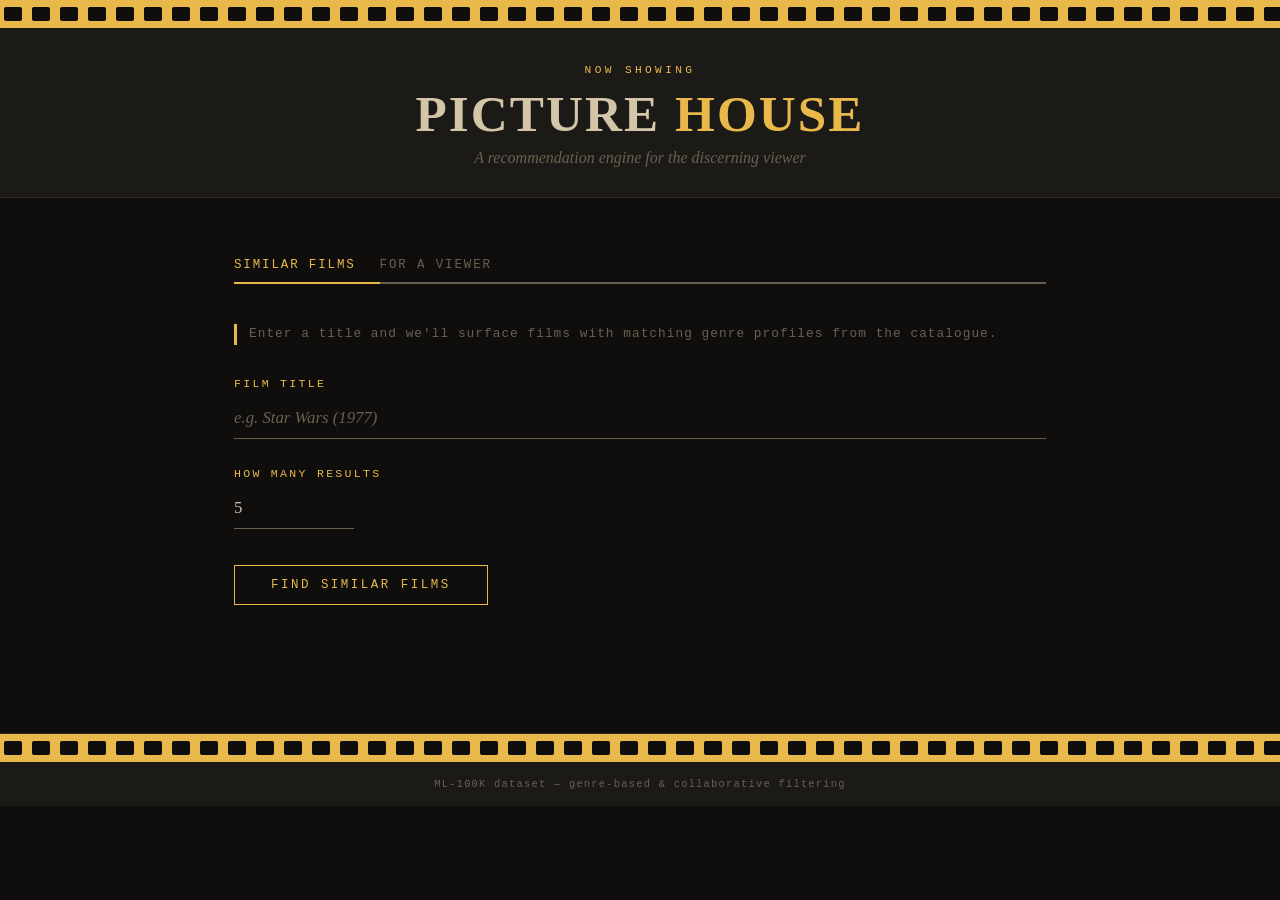
==== index.html @ 96cb597a "Add Movie Recommender System with Flask API and Frontend - Implemented a Flask API for movie recomme" ====
<!DOCTYPE html>
<html lang="en">
<head>
    <meta charset="UTF-8">
    <meta name="viewport" content="width=device-width, initial-scale=1.0">
    <title>Picture House — Movie Recommender</title>
    <link rel="stylesheet" href="style.css">
</head>
<body>

    <div class="filmstrip">
        <div class="filmstrip-holes" id="holes-top"></div>
    </div>

    <header>
        <p class="marquee-label">Now showing</p>
        <h1>Picture <span>House</span></h1>
        <p class="tagline">A recommendation engine for the discerning viewer</p>
    </header>

    <main>
        <div class="tab-bar">
            <button class="tab-btn active" data-tab="by-movie">Similar films</button>
            <button class="tab-btn" data-tab="by-user">For a viewer</button>
        </div>

        <!-- Tab 1: by movie -->
        <div id="by-movie" class="tab-panel active">
            <p class="section-intro">
                Enter a title and we'll surface films with matching genre profiles from the catalogue.
            </p>

            <div class="msg error" id="err-movie"></div>

            <div class="field">
                <label for="movie-title">Film title</label>
                <input type="text" id="movie-title" placeholder="e.g. Star Wars (1977)">
            </div>

            <div class="field">
                <label for="n-movie">How many results</label>
                <input type="number" id="n-movie" value="5" min="1" max="20">
            </div>

            <button class="submit-btn" id="btn-movie">Find similar films</button>

            <p class="msg loading" id="load-movie">Searching catalogue...</p>

            <div class="results" id="results-movie"></div>
        </div>

        <!-- Tab 2: by user -->
        <div id="by-user" class="tab-panel">
            <p class="section-intro">
                Enter a viewer ID (1–943) and we'll recommend films based on the tastes of similar viewers.
            </p>

            <div class="msg error" id="err-user"></div>

            <div class="field">
                <label for="user-id">Viewer ID</label>
                <input type="number" id="user-id" placeholder="e.g. 42" min="1" max="943">
            </div>

            <div class="field">
                <label for="n-user">How many results</label>
                <input type="number" id="n-user" value="5" min="1" max="20">
            </div>

            <button class="submit-btn" id="btn-user">Get recommendations</button>

            <p class="msg loading" id="load-user">Consulting the catalogue...</p>

            <div class="results" id="results-user"></div>
        </div>
    </main>

    <footer>
        <div class="filmstrip">
            <div class="filmstrip-holes" id="holes-bottom"></div>
        </div>
        <p>ML-100K dataset &mdash; genre-based &amp; collaborative filtering</p>
    </footer>

    <script src="main.js"></script>
</body>
</html>
---- style.css ----
* {
    margin: 0;
    padding: 0;
    box-sizing: border-box;
}

:root {
    --bg: #0f0e0d;
    --surface: #1c1a17;
    --gold: #e8b84b;
    --cream: #d4c5a9;
    --dim: #6b6050;
    --red: #b03a2e;
}

body {
    font-family: Georgia, 'Times New Roman', serif;
    background-color: var(--bg);
    color: var(--cream);
    min-height: 100vh;
}

/* ── Film strip ── */
.filmstrip {
    background: var(--gold);
    height: 28px;
    display: flex;
    align-items: center;
    padding: 0 4px;
    overflow: hidden;
}

.filmstrip-holes {
    display: flex;
    gap: 10px;
    width: 100%;
}

.hole {
    width: 18px;
    height: 14px;
    background: var(--bg);
    border-radius: 2px;
    flex-shrink: 0;
}

/* ── Header ── */
header {
    background: var(--surface);
    border-bottom: 1px solid #2e2a23;
    padding: 36px 40px 30px;
    text-align: center;
}

.marquee-label {
    font-family: 'Courier New', Courier, monospace;
    font-size: 0.7em;
    letter-spacing: 0.3em;
    color: var(--gold);
    text-transform: uppercase;
    margin-bottom: 12px;
}

h1 {
    font-size: 3.2em;
    font-weight: 700;
    letter-spacing: 0.04em;
    color: var(--cream);
    text-transform: uppercase;
    line-height: 1;
}

h1 span {
    color: var(--gold);
}

.tagline {
    margin-top: 10px;
    font-style: italic;
    color: var(--dim);
    font-size: 1em;
}

/* ── Main layout ── */
main {
    max-width: 860px;
    margin: 0 auto;
    padding: 50px 24px 80px;
}

/* ── Tabs ── */
.tab-bar {
    display: flex;
    border-bottom: 2px solid var(--dim);
    margin-bottom: 40px;
}

.tab-btn {
    font-family: 'Courier New', Courier, monospace;
    font-size: 0.78em;
    letter-spacing: 0.15em;
    text-transform: uppercase;
    color: var(--dim);
    background: none;
    border: none;
    border-bottom: 2px solid transparent;
    padding: 10px 24px 10px 0;
    cursor: pointer;
    margin-bottom: -2px;
    transition: color 0.2s;
}

.tab-btn.active {
    color: var(--gold);
    border-bottom-color: var(--gold);
}

.tab-btn:hover {
    color: var(--cream);
}

.tab-panel {
    display: none;
}

.tab-panel.active {
    display: block;
}

/* ── Section intro ── */
.section-intro {
    font-family: 'Courier New', Courier, monospace;
    font-size: 0.8em;
    color: var(--dim);
    letter-spacing: 0.08em;
    border-left: 3px solid var(--gold);
    padding-left: 12px;
    margin-bottom: 32px;
    line-height: 1.6;
}

/* ── Form ── */
.field {
    margin-bottom: 28px;
}

label {
    display: block;
    font-family: 'Courier New', Courier, monospace;
    font-size: 0.72em;
    letter-spacing: 0.2em;
    text-transform: uppercase;
    color: var(--gold);
    margin-bottom: 8px;
}

input[type="text"],
input[type="number"] {
    width: 100%;
    background: transparent;
    border: none;
    border-bottom: 1px solid var(--dim);
    padding: 10px 0;
    color: var(--cream);
    font-family: Georgia, serif;
    font-size: 1.05em;
    outline: none;
    transition: border-color 0.2s;
}

input[type="text"]:focus,
input[type="number"]:focus {
    border-bottom-color: var(--gold);
}

input[type="text"]::placeholder {
    color: var(--dim);
    font-style: italic;
}

input[type="number"] {
    max-width: 120px;
}

/* ── Submit button ── */
.submit-btn {
    margin-top: 8px;
    background: none;
    border: 1px solid var(--gold);
    color: var(--gold);
    font-family: 'Courier New', Courier, monospace;
    font-size: 0.78em;
    letter-spacing: 0.2em;
    text-transform: uppercase;
    padding: 12px 36px;
    cursor: pointer;
    transition: background 0.2s, color 0.2s;
    width: auto;
}

.submit-btn:hover {
    background: var(--gold);
    color: var(--bg);
}

/* ── Messages ── */
.msg {
    font-family: 'Courier New', Courier, monospace;
    font-size: 0.8em;
    letter-spacing: 0.05em;
    margin-top: 20px;
    padding: 12px 16px;
    display: none;
}

.msg.error {
    border-left: 3px solid var(--red);
    color: #e07060;
}

.msg.loading {
    color: var(--dim);
    display: none;
}

/* ── Results ── */
.results {
    margin-top: 48px;
}

.results-heading {
    font-family: 'Courier New', Courier, monospace;
    font-size: 0.68em;
    letter-spacing: 0.25em;
    text-transform: uppercase;
    color: var(--dim);
    margin-bottom: 20px;
    padding-bottom: 8px;
    border-bottom: 1px solid #2e2a23;
}

.result-item {
    display: flex;
    align-items: baseline;
    gap: 16px;
    padding: 14px 0;
    border-bottom: 1px solid #2a261f;
}

.result-num {
    font-family: 'Courier New', Courier, monospace;
    font-size: 0.72em;
    color: var(--gold);
    min-width: 24px;
    flex-shrink: 0;
}

.result-title {
    font-size: 1em;
    color: var(--cream);
    flex: 1;
}

.result-score {
    font-family: 'Courier New', Courier, monospace;
    font-size: 0.7em;
    color: var(--dim);
    flex-shrink: 0;
}

/* ── Footer ── */
footer {
    background: var(--surface);
    border-top: 1px solid #2e2a23;
}

footer p {
    text-align: center;
    font-family: 'Courier New', Courier, monospace;
    font-size: 0.65em;
    letter-spacing: 0.12em;
    color: var(--dim);
    padding: 16px;
}
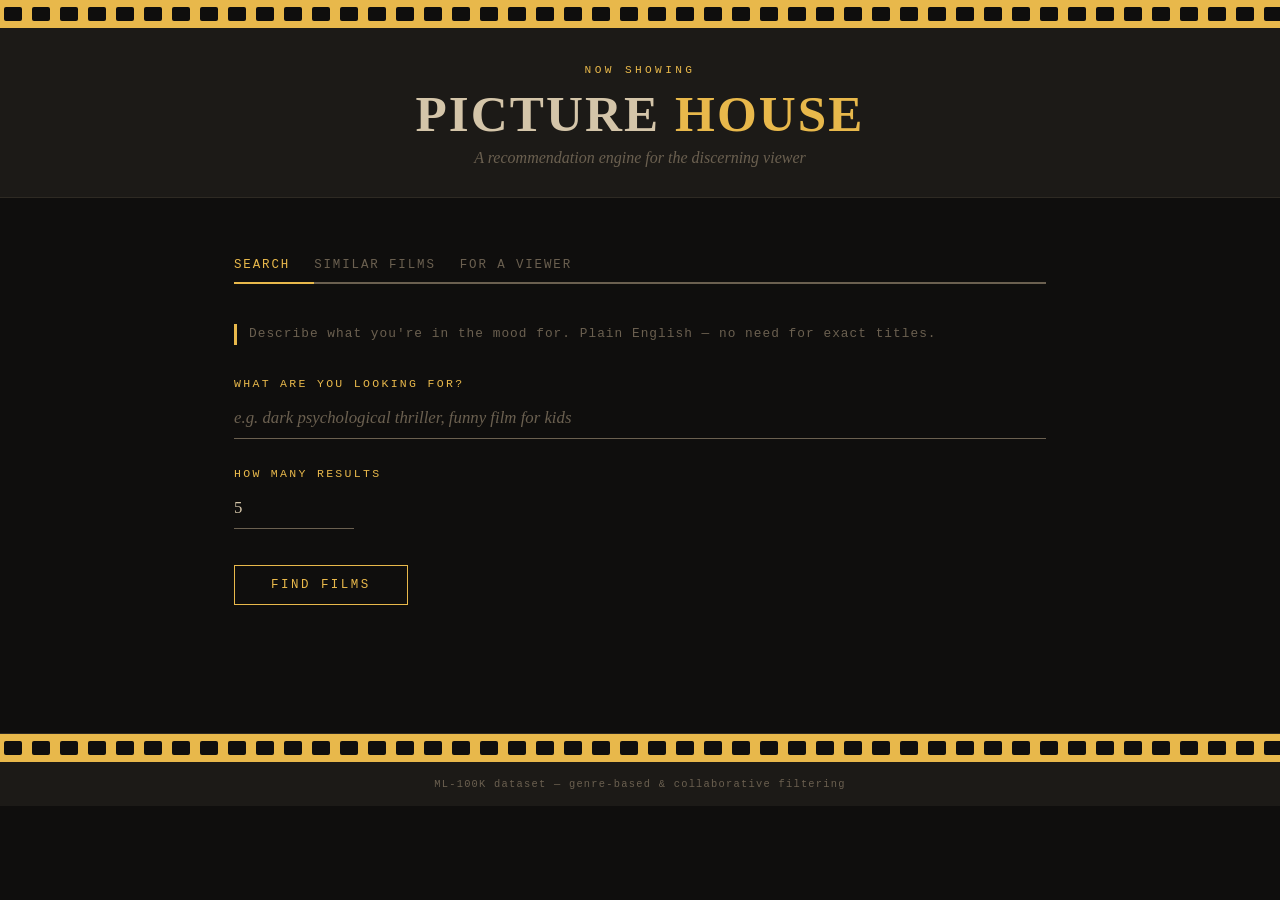
==== commit 63398bc6: "Implement semantic search feature with UI enhancements, using a model from hugging face" ====
--- a/index.html
+++ b/index.html
@@ -20,12 +20,38 @@
 
     <main>
         <div class="tab-bar">
-            <button class="tab-btn active" data-tab="by-movie">Similar films</button>
+            <button class="tab-btn active" data-tab="by-search">Search</button>
+            <button class="tab-btn" data-tab="by-movie">Similar films</button>
             <button class="tab-btn" data-tab="by-user">For a viewer</button>
         </div>
 
+        <!-- Tab 0: semantic search -->
+        <div id="by-search" class="tab-panel active">
+            <p class="section-intro">
+                Describe what you're in the mood for. Plain English — no need for exact titles.
+            </p>
+
+            <div class="msg error" id="err-search"></div>
+
+            <div class="field">
+                <label for="search-query">What are you looking for?</label>
+                <input type="text" id="search-query" placeholder="e.g. dark psychological thriller, funny film for kids">
+            </div>
+
+            <div class="field">
+                <label for="n-search">How many results</label>
+                <input type="number" id="n-search" value="5" min="1" max="20">
+            </div>
+
+            <button class="submit-btn" id="btn-search">Find films</button>
+
+            <p class="msg loading" id="load-search">Searching...</p>
+
+            <div class="results" id="results-search"></div>
+        </div>
+
         <!-- Tab 1: by movie -->
-        <div id="by-movie" class="tab-panel active">
+        <div id="by-movie" class="tab-panel">
             <p class="section-intro">
                 Enter a title and we'll surface films with matching genre profiles from the catalogue.
             </p>
--- a/style.css
+++ b/style.css
@@ -234,38 +234,78 @@
     letter-spacing: 0.25em;
     text-transform: uppercase;
     color: var(--dim);
-    margin-bottom: 20px;
+    margin-bottom: 24px;
     padding-bottom: 8px;
     border-bottom: 1px solid #2e2a23;
 }
 
-.result-item {
-    display: flex;
-    align-items: baseline;
-    gap: 16px;
-    padding: 14px 0;
-    border-bottom: 1px solid #2a261f;
-}
-
-.result-num {
-    font-family: 'Courier New', Courier, monospace;
-    font-size: 0.72em;
-    color: var(--gold);
-    min-width: 24px;
-    flex-shrink: 0;
-}
-
-.result-title {
-    font-size: 1em;
-    color: var(--cream);
-    flex: 1;
-}
-
-.result-score {
-    font-family: 'Courier New', Courier, monospace;
-    font-size: 0.7em;
-    color: var(--dim);
-    flex-shrink: 0;
+/* Poster card grid */
+.cards {
+    display: grid;
+    grid-template-columns: repeat(auto-fill, minmax(150px, 1fr));
+    gap: 24px;
+}
+
+.card {
+    display: flex;
+    flex-direction: column;
+}
+
+.card-poster {
+    width: 100%;
+    aspect-ratio: 2/3;
+    object-fit: cover;
+    background: #2a261f;
+    display: block;
+}
+
+.card-poster-placeholder {
+    width: 100%;
+    aspect-ratio: 2/3;
+    background: #2a261f;
+    display: flex;
+    align-items: center;
+    justify-content: center;
+    font-family: 'Courier New', Courier, monospace;
+    font-size: 0.65em;
+    color: var(--dim);
+    text-align: center;
+    padding: 8px;
+}
+
+.card-body {
+    padding: 10px 0 0;
+}
+
+.card-num {
+    font-family: 'Courier New', Courier, monospace;
+    font-size: 0.65em;
+    color: var(--gold);
+    margin-bottom: 4px;
+}
+
+.card-title {
+    font-size: 0.88em;
+    color: var(--cream);
+    line-height: 1.3;
+    margin-bottom: 4px;
+}
+
+.card-score {
+    font-family: 'Courier New', Courier, monospace;
+    font-size: 0.68em;
+    color: var(--dim);
+}
+
+.card-overview {
+    font-size: 0.75em;
+    color: var(--dim);
+    line-height: 1.5;
+    margin-top: 6px;
+    display: -webkit-box;
+    -webkit-line-clamp: 3;
+    -webkit-box-orient: vertical;
+    overflow: hidden;
 }
 
 /* ── Footer ── */
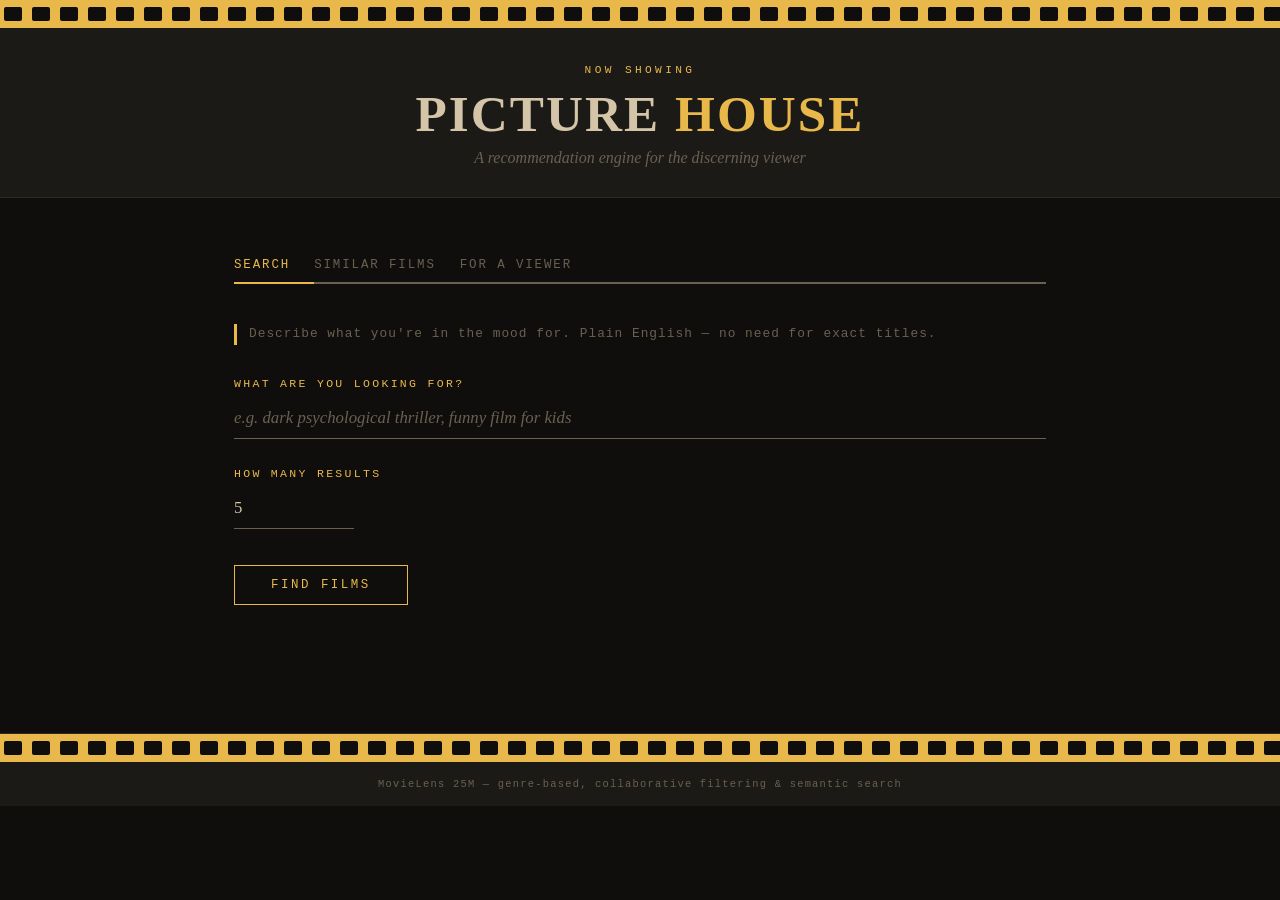
==== commit fed23094: "Update project to use MovieLens 25M dataset - Changed dataset references in README.md to reflect the" ====
--- a/index.html
+++ b/index.html
@@ -105,7 +105,7 @@
         <div class="filmstrip">
             <div class="filmstrip-holes" id="holes-bottom"></div>
         </div>
-        <p>ML-100K dataset &mdash; genre-based &amp; collaborative filtering</p>
+        <p>MovieLens 25M &mdash; genre-based, collaborative filtering &amp; semantic search</p>
     </footer>
 
     <script src="main.js"></script>
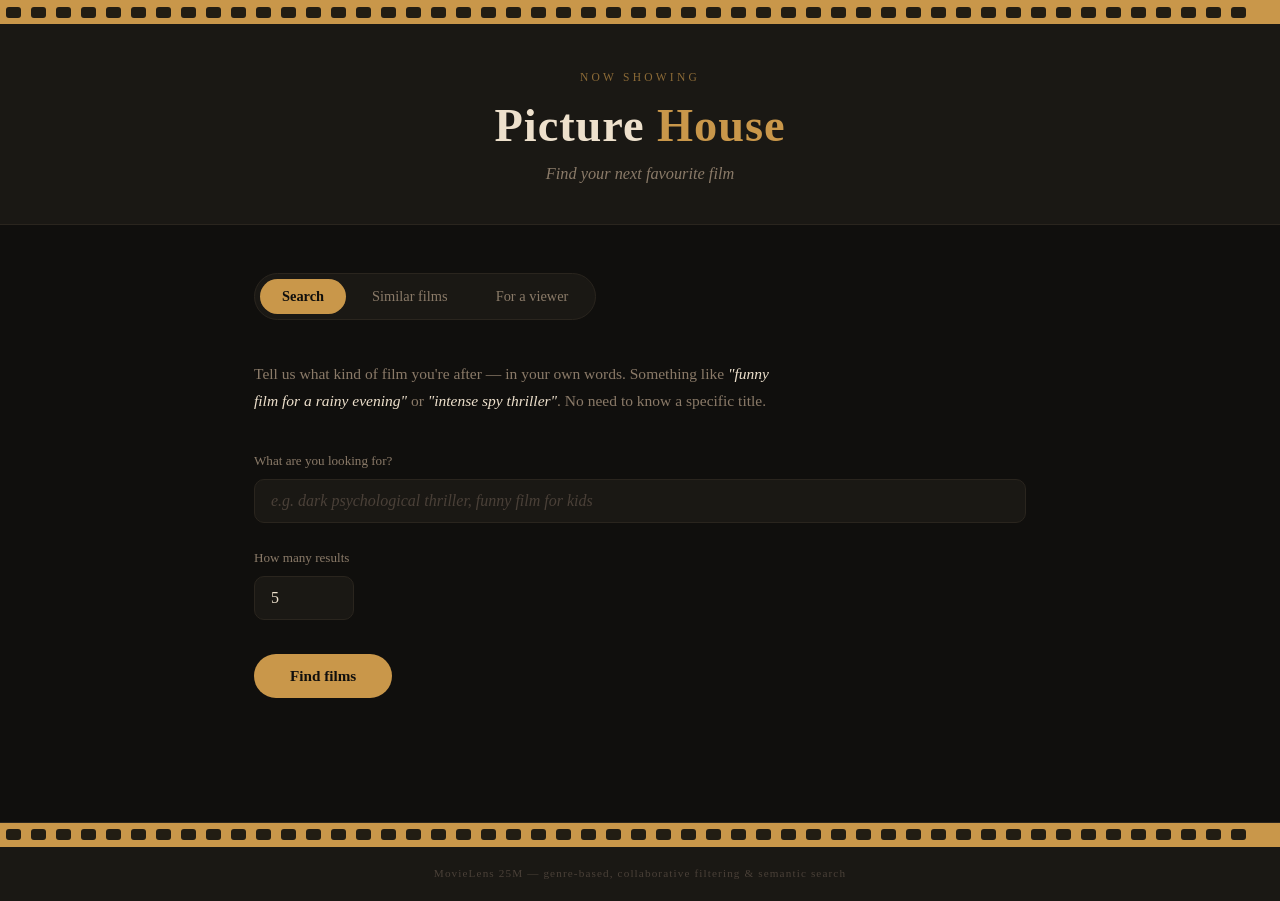
==== commit fdc35630: "add deployment config and cache files" ====
--- a/index.html
+++ b/index.html
@@ -15,7 +15,7 @@
     <header>
         <p class="marquee-label">Now showing</p>
         <h1>Picture <span>House</span></h1>
-        <p class="tagline">A recommendation engine for the discerning viewer</p>
+        <p class="tagline">Find your next favourite film</p>
     </header>
 
     <main>
@@ -28,7 +28,7 @@
         <!-- Tab 0: semantic search -->
         <div id="by-search" class="tab-panel active">
             <p class="section-intro">
-                Describe what you're in the mood for. Plain English — no need for exact titles.
+                Tell us what kind of film you're after — in your own words. Something like <em>"funny film for a rainy evening"</em> or <em>"intense spy thriller"</em>. No need to know a specific title.
             </p>
 
             <div class="msg error" id="err-search"></div>
@@ -53,14 +53,15 @@
         <!-- Tab 1: by movie -->
         <div id="by-movie" class="tab-panel">
             <p class="section-intro">
-                Enter a title and we'll surface films with matching genre profiles from the catalogue.
+                Already enjoyed a film and want more like it? Enter its title and we'll find movies that share the same genres. Start typing and select from the suggestions.
             </p>
 
             <div class="msg error" id="err-movie"></div>
 
             <div class="field">
                 <label for="movie-title">Film title</label>
-                <input type="text" id="movie-title" placeholder="e.g. Star Wars (1977)">
+                <input type="text" id="movie-title" list="movie-suggestions" placeholder="e.g. Star Wars: Episode IV - A New Hope (1977)" autocomplete="off">
+                <datalist id="movie-suggestions"></datalist>
             </div>
 
             <div class="field">
@@ -78,14 +79,15 @@
         <!-- Tab 2: by user -->
         <div id="by-user" class="tab-panel">
             <p class="section-intro">
-                Enter a viewer ID (1–943) and we'll recommend films based on the tastes of similar viewers.
+                Enter a viewer ID from the MovieLens dataset and we'll recommend films based on what similar viewers rated highly — films you haven't seen but are likely to enjoy. Use one of the example IDs below to try it out.
             </p>
 
             <div class="msg error" id="err-user"></div>
 
             <div class="field">
                 <label for="user-id">Viewer ID</label>
-                <input type="number" id="user-id" placeholder="e.g. 42" min="1" max="943">
+                <input type="number" id="user-id" placeholder="e.g. 72315" min="1" max="162541">
+                <p class="field-hint" id="sample-users-hint">Loading example IDs&hellip;</p>
             </div>
 
             <div class="field">
--- a/style.css
+++ b/style.css
@@ -5,28 +5,34 @@
 }
 
 :root {
-    --bg: #0f0e0d;
-    --surface: #1c1a17;
-    --gold: #e8b84b;
-    --cream: #d4c5a9;
-    --dim: #6b6050;
-    --red: #b03a2e;
+    --bg:           #100f0d;
+    --surface:      #1a1814;
+    --surface-up:   #221f1a;
+    --gold:         #c9974a;
+    --gold-light:   #ddb870;
+    --cream:        #ede0cc;
+    --muted:        #8a7a68;
+    --dim:          #4a4038;
+    --red:          #a83c3c;
+    --border:       #2a251e;
+    --radius:       10px;
 }
 
 body {
     font-family: Georgia, 'Times New Roman', serif;
-    background-color: var(--bg);
+    background: var(--bg);
     color: var(--cream);
     min-height: 100vh;
+    line-height: 1.6;
 }
 
 /* ── Film strip ── */
 .filmstrip {
     background: var(--gold);
-    height: 28px;
+    height: 24px;
     display: flex;
     align-items: center;
-    padding: 0 4px;
+    padding: 0 6px;
     overflow: hidden;
 }
 
@@ -37,37 +43,37 @@
 }
 
 .hole {
-    width: 18px;
-    height: 14px;
+    width: 15px;
+    height: 11px;
     background: var(--bg);
-    border-radius: 2px;
+    border-radius: 3px;
     flex-shrink: 0;
+    opacity: 0.9;
 }
 
 /* ── Header ── */
 header {
     background: var(--surface);
-    border-bottom: 1px solid #2e2a23;
-    padding: 36px 40px 30px;
+    border-bottom: 1px solid var(--border);
+    padding: 44px 40px 36px;
     text-align: center;
 }
 
 .marquee-label {
-    font-family: 'Courier New', Courier, monospace;
-    font-size: 0.7em;
-    letter-spacing: 0.3em;
+    font-size: 0.72em;
+    letter-spacing: 0.28em;
     color: var(--gold);
     text-transform: uppercase;
-    margin-bottom: 12px;
+    margin-bottom: 14px;
+    opacity: 0.65;
 }
 
 h1 {
-    font-size: 3.2em;
+    font-size: 2.9em;
     font-weight: 700;
-    letter-spacing: 0.04em;
-    color: var(--cream);
-    text-transform: uppercase;
-    line-height: 1;
+    letter-spacing: 0.02em;
+    color: var(--cream);
+    line-height: 1.1;
 }
 
 h1 span {
@@ -77,46 +83,50 @@
 .tagline {
     margin-top: 10px;
     font-style: italic;
-    color: var(--dim);
-    font-size: 1em;
+    color: var(--muted);
+    font-size: 1.02em;
 }
 
 /* ── Main layout ── */
 main {
-    max-width: 860px;
+    max-width: 820px;
     margin: 0 auto;
-    padding: 50px 24px 80px;
+    padding: 48px 24px 80px;
 }
 
 /* ── Tabs ── */
 .tab-bar {
-    display: flex;
-    border-bottom: 2px solid var(--dim);
+    display: inline-flex;
+    gap: 4px;
     margin-bottom: 40px;
+    background: var(--surface);
+    border: 1px solid var(--border);
+    padding: 5px;
+    border-radius: 50px;
 }
 
 .tab-btn {
-    font-family: 'Courier New', Courier, monospace;
-    font-size: 0.78em;
-    letter-spacing: 0.15em;
-    text-transform: uppercase;
-    color: var(--dim);
+    font-family: Georgia, serif;
+    font-size: 0.9em;
+    color: var(--muted);
     background: none;
     border: none;
-    border-bottom: 2px solid transparent;
-    padding: 10px 24px 10px 0;
+    border-radius: 50px;
+    padding: 9px 22px;
     cursor: pointer;
-    margin-bottom: -2px;
-    transition: color 0.2s;
+    transition: background 0.2s, color 0.15s;
+    white-space: nowrap;
 }
 
 .tab-btn.active {
-    color: var(--gold);
-    border-bottom-color: var(--gold);
-}
-
-.tab-btn:hover {
-    color: var(--cream);
+    background: var(--gold);
+    color: var(--bg);
+    font-weight: bold;
+}
+
+.tab-btn:hover:not(.active) {
+    color: var(--cream);
+    background: var(--surface-up);
 }
 
 .tab-panel {
@@ -129,48 +139,49 @@
 
 /* ── Section intro ── */
 .section-intro {
-    font-family: 'Courier New', Courier, monospace;
-    font-size: 0.8em;
-    color: var(--dim);
-    letter-spacing: 0.08em;
-    border-left: 3px solid var(--gold);
-    padding-left: 12px;
-    margin-bottom: 32px;
-    line-height: 1.6;
+    font-size: 0.97em;
+    color: var(--muted);
+    line-height: 1.75;
+    margin-bottom: 36px;
+    max-width: 540px;
+}
+
+.section-intro em {
+    color: var(--cream);
+    font-style: italic;
 }
 
 /* ── Form ── */
 .field {
-    margin-bottom: 28px;
+    margin-bottom: 24px;
 }
 
 label {
     display: block;
-    font-family: 'Courier New', Courier, monospace;
-    font-size: 0.72em;
-    letter-spacing: 0.2em;
-    text-transform: uppercase;
-    color: var(--gold);
+    font-size: 0.82em;
+    color: var(--muted);
     margin-bottom: 8px;
 }
 
 input[type="text"],
 input[type="number"] {
     width: 100%;
-    background: transparent;
-    border: none;
-    border-bottom: 1px solid var(--dim);
-    padding: 10px 0;
+    background: var(--surface);
+    border: 1px solid var(--border);
+    border-radius: var(--radius);
+    padding: 12px 16px;
     color: var(--cream);
     font-family: Georgia, serif;
-    font-size: 1.05em;
+    font-size: 1em;
     outline: none;
-    transition: border-color 0.2s;
+    transition: border-color 0.2s, background 0.2s;
+    -webkit-appearance: none;
 }
 
 input[type="text"]:focus,
 input[type="number"]:focus {
-    border-bottom-color: var(--gold);
+    border-color: var(--gold);
+    background: var(--surface-up);
 }
 
 input[type="text"]::placeholder {
@@ -179,131 +190,199 @@
 }
 
 input[type="number"] {
-    max-width: 120px;
+    max-width: 100px;
+}
+
+/* ── Field hint & chips ── */
+.field-hint {
+    font-size: 0.78em;
+    color: var(--dim);
+    margin-top: 10px;
+    line-height: 2;
+}
+
+.id-chip {
+    font-family: Georgia, serif;
+    font-size: 0.88em;
+    background: var(--surface);
+    border: 1px solid var(--border);
+    color: var(--muted);
+    padding: 3px 13px;
+    margin: 2px 4px 2px 0;
+    cursor: pointer;
+    border-radius: 50px;
+    transition: border-color 0.15s, color 0.15s;
+}
+
+.id-chip:hover {
+    border-color: var(--gold);
+    color: var(--gold);
 }
 
 /* ── Submit button ── */
 .submit-btn {
-    margin-top: 8px;
-    background: none;
-    border: 1px solid var(--gold);
-    color: var(--gold);
-    font-family: 'Courier New', Courier, monospace;
-    font-size: 0.78em;
+    margin-top: 10px;
+    background: var(--gold);
+    border: none;
+    color: var(--bg);
+    font-family: Georgia, serif;
+    font-size: 0.95em;
+    font-weight: bold;
+    padding: 13px 36px;
+    border-radius: 50px;
+    cursor: pointer;
+    transition: background 0.2s, transform 0.1s;
+}
+
+.submit-btn:hover {
+    background: var(--gold-light);
+}
+
+.submit-btn:active {
+    transform: scale(0.97);
+}
+
+/* ── Messages ── */
+.msg {
+    font-size: 0.85em;
+    margin-top: 16px;
+    padding: 12px 16px;
+    border-radius: var(--radius);
+    display: none;
+    line-height: 1.5;
+}
+
+.msg.error {
+    background: rgba(168, 60, 60, 0.1);
+    border: 1px solid rgba(168, 60, 60, 0.3);
+    color: #d47070;
+}
+
+.msg.loading {
+    color: var(--muted);
+    background: var(--surface);
+    border: 1px solid var(--border);
+    display: none;
+}
+
+/* ── Results ── */
+.results {
+    margin-top: 44px;
+}
+
+.results-heading {
+    font-size: 0.7em;
     letter-spacing: 0.2em;
     text-transform: uppercase;
-    padding: 12px 36px;
-    cursor: pointer;
-    transition: background 0.2s, color 0.2s;
-    width: auto;
-}
-
-.submit-btn:hover {
-    background: var(--gold);
-    color: var(--bg);
-}
-
-/* ── Messages ── */
-.msg {
-    font-family: 'Courier New', Courier, monospace;
-    font-size: 0.8em;
-    letter-spacing: 0.05em;
-    margin-top: 20px;
-    padding: 12px 16px;
-    display: none;
-}
-
-.msg.error {
-    border-left: 3px solid var(--red);
-    color: #e07060;
-}
-
-.msg.loading {
     color: var(--dim);
-    display: none;
-}
-
-/* ── Results ── */
-.results {
-    margin-top: 48px;
-}
-
-.results-heading {
-    font-family: 'Courier New', Courier, monospace;
-    font-size: 0.68em;
-    letter-spacing: 0.25em;
-    text-transform: uppercase;
-    color: var(--dim);
-    margin-bottom: 24px;
-    padding-bottom: 8px;
-    border-bottom: 1px solid #2e2a23;
-}
-
-/* Poster card grid */
+    margin-bottom: 20px;
+    padding-bottom: 10px;
+    border-bottom: 1px solid var(--border);
+}
+
+/* ── Cards ── */
 .cards {
-    display: grid;
-    grid-template-columns: repeat(auto-fill, minmax(150px, 1fr));
-    gap: 24px;
+    display: flex;
+    flex-direction: column;
+    gap: 10px;
 }
 
 .card {
     display: flex;
-    flex-direction: column;
+    flex-direction: row;
+    gap: 18px;
+    padding: 18px;
+    border-radius: var(--radius);
+    background: var(--surface);
+    border: 1px solid var(--border);
+    transition: border-color 0.2s, background 0.2s;
+}
+
+.card:hover {
+    border-color: var(--dim);
+    background: var(--surface-up);
 }
 
 .card-poster {
-    width: 100%;
+    width: 76px;
+    flex-shrink: 0;
     aspect-ratio: 2/3;
     object-fit: cover;
-    background: #2a261f;
     display: block;
+    align-self: flex-start;
+    border-radius: 6px;
+    background: var(--surface-up);
 }
 
 .card-poster-placeholder {
-    width: 100%;
+    width: 76px;
+    flex-shrink: 0;
     aspect-ratio: 2/3;
-    background: #2a261f;
+    background: var(--surface-up);
+    border: 1px solid var(--border);
+    border-radius: 6px;
     display: flex;
     align-items: center;
     justify-content: center;
-    font-family: 'Courier New', Courier, monospace;
-    font-size: 0.65em;
+    font-size: 0.62em;
     color: var(--dim);
     text-align: center;
-    padding: 8px;
+    text-transform: uppercase;
+    letter-spacing: 0.05em;
+    align-self: flex-start;
 }
 
 .card-body {
-    padding: 10px 0 0;
+    flex: 1;
+    min-width: 0;
+    padding-top: 2px;
 }
 
 .card-num {
-    font-family: 'Courier New', Courier, monospace;
-    font-size: 0.65em;
+    font-size: 0.64em;
     color: var(--gold);
-    margin-bottom: 4px;
+    margin-bottom: 5px;
+    letter-spacing: 0.06em;
+    font-variant-numeric: tabular-nums;
 }
 
 .card-title {
-    font-size: 0.88em;
+    font-size: 1.02em;
+    font-weight: bold;
     color: var(--cream);
     line-height: 1.3;
-    margin-bottom: 4px;
+    margin-bottom: 9px;
+}
+
+.card-genres {
+    display: flex;
+    flex-wrap: wrap;
+    gap: 5px;
+    margin-bottom: 9px;
+}
+
+.genre-badge {
+    font-size: 0.7em;
+    color: var(--gold);
+    background: rgba(201, 151, 74, 0.1);
+    border: 1px solid rgba(201, 151, 74, 0.22);
+    padding: 3px 10px;
+    border-radius: 20px;
+    letter-spacing: 0.01em;
 }
 
 .card-score {
-    font-family: 'Courier New', Courier, monospace;
-    font-size: 0.68em;
-    color: var(--dim);
+    font-size: 0.78em;
+    color: var(--muted);
+    margin-bottom: 9px;
 }
 
 .card-overview {
-    font-size: 0.75em;
-    color: var(--dim);
-    line-height: 1.5;
-    margin-top: 6px;
+    font-size: 0.84em;
+    color: var(--muted);
+    line-height: 1.65;
     display: -webkit-box;
-    -webkit-line-clamp: 3;
+    -webkit-line-clamp: 4;
     -webkit-box-orient: vertical;
     overflow: hidden;
 }
@@ -311,14 +390,13 @@
 /* ── Footer ── */
 footer {
     background: var(--surface);
-    border-top: 1px solid #2e2a23;
+    border-top: 1px solid var(--border);
 }
 
 footer p {
     text-align: center;
-    font-family: 'Courier New', Courier, monospace;
-    font-size: 0.65em;
-    letter-spacing: 0.12em;
+    font-size: 0.7em;
+    letter-spacing: 0.1em;
     color: var(--dim);
-    padding: 16px;
-}
+    padding: 18px;
+}
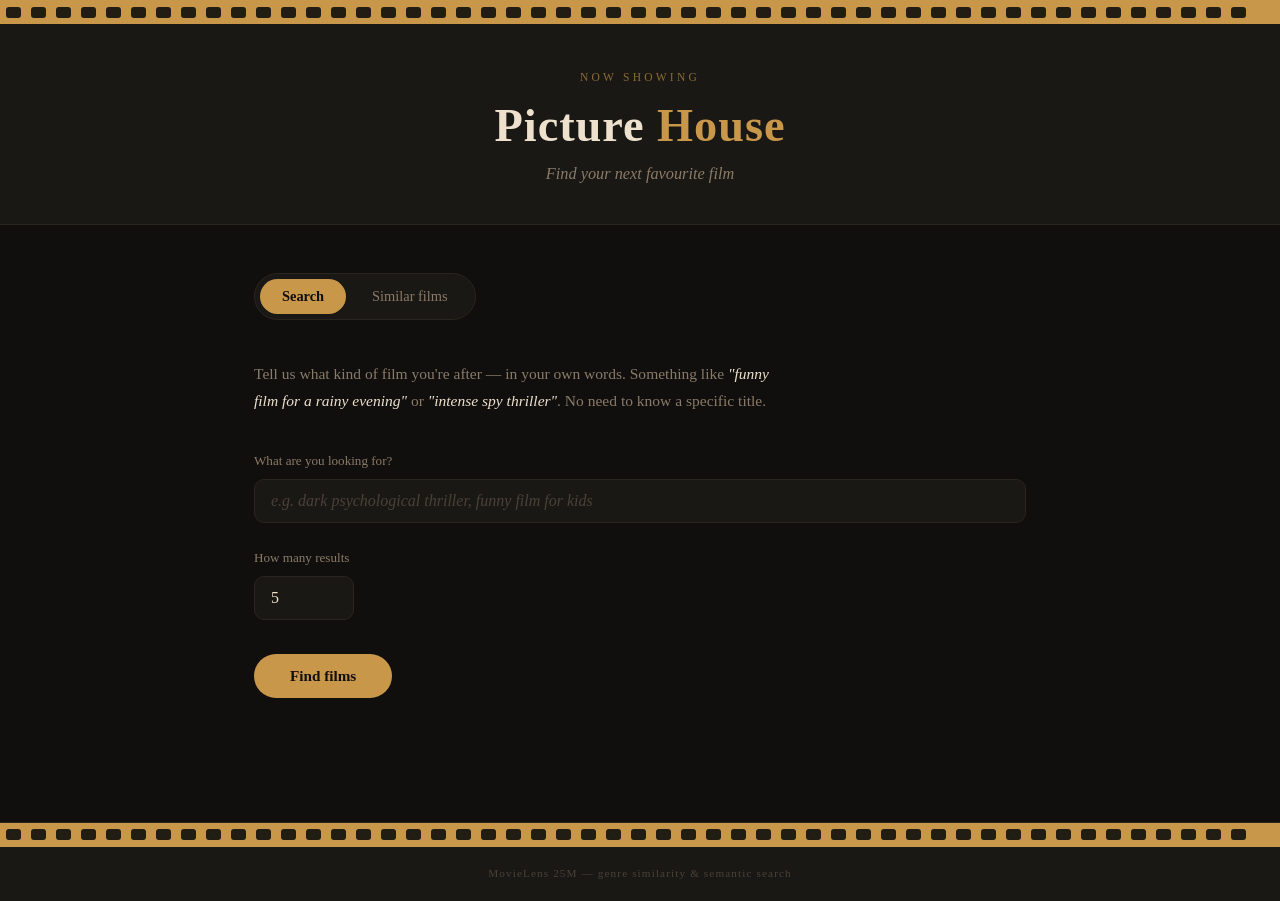
==== commit 42e58fbf: "simplify app for deployment" ====
--- a/index.html
+++ b/index.html
@@ -22,7 +22,6 @@
         <div class="tab-bar">
             <button class="tab-btn active" data-tab="by-search">Search</button>
             <button class="tab-btn" data-tab="by-movie">Similar films</button>
-            <button class="tab-btn" data-tab="by-user">For a viewer</button>
         </div>
 
         <!-- Tab 0: semantic search -->
@@ -76,38 +75,13 @@
             <div class="results" id="results-movie"></div>
         </div>
 
-        <!-- Tab 2: by user -->
-        <div id="by-user" class="tab-panel">
-            <p class="section-intro">
-                Enter a viewer ID from the MovieLens dataset and we'll recommend films based on what similar viewers rated highly — films you haven't seen but are likely to enjoy. Use one of the example IDs below to try it out.
-            </p>
-
-            <div class="msg error" id="err-user"></div>
-
-            <div class="field">
-                <label for="user-id">Viewer ID</label>
-                <input type="number" id="user-id" placeholder="e.g. 72315" min="1" max="162541">
-                <p class="field-hint" id="sample-users-hint">Loading example IDs&hellip;</p>
-            </div>
-
-            <div class="field">
-                <label for="n-user">How many results</label>
-                <input type="number" id="n-user" value="5" min="1" max="20">
-            </div>
-
-            <button class="submit-btn" id="btn-user">Get recommendations</button>
-
-            <p class="msg loading" id="load-user">Consulting the catalogue...</p>
-
-            <div class="results" id="results-user"></div>
-        </div>
     </main>
 
     <footer>
         <div class="filmstrip">
             <div class="filmstrip-holes" id="holes-bottom"></div>
         </div>
-        <p>MovieLens 25M &mdash; genre-based, collaborative filtering &amp; semantic search</p>
+        <p>MovieLens 25M &mdash; genre similarity &amp; semantic search</p>
     </footer>
 
     <script src="main.js"></script>
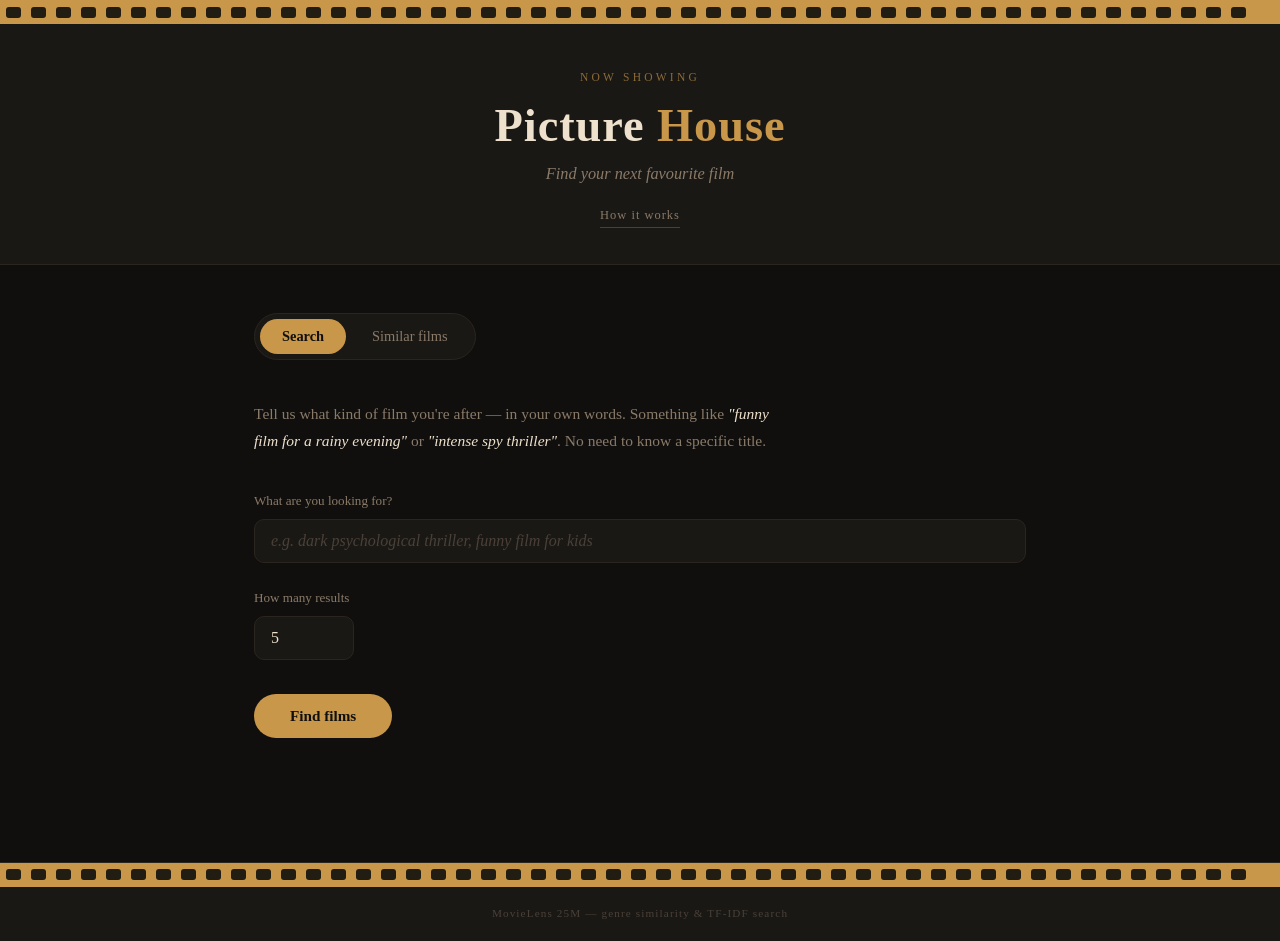
==== commit 30387d2d: "replace sentence-transformers with TF-IDF to fix OOM on railway" ====
--- a/index.html
+++ b/index.html
@@ -16,6 +16,7 @@
         <p class="marquee-label">Now showing</p>
         <h1>Picture <span>House</span></h1>
         <p class="tagline">Find your next favourite film</p>
+        <a href="/about.html" class="about-link">How it works</a>
     </header>
 
     <main>
@@ -81,7 +82,7 @@
         <div class="filmstrip">
             <div class="filmstrip-holes" id="holes-bottom"></div>
         </div>
-        <p>MovieLens 25M &mdash; genre similarity &amp; semantic search</p>
+        <p>MovieLens 25M &mdash; genre similarity &amp; TF-IDF search</p>
     </footer>
 
     <script src="main.js"></script>
--- a/style.css
+++ b/style.css
@@ -85,6 +85,23 @@
     font-style: italic;
     color: var(--muted);
     font-size: 1.02em;
+}
+
+.about-link {
+    display: inline-block;
+    margin-top: 18px;
+    font-size: 0.78em;
+    letter-spacing: 0.08em;
+    color: var(--muted);
+    text-decoration: none;
+    border-bottom: 1px solid var(--dim);
+    padding-bottom: 1px;
+    transition: color 0.15s, border-color 0.15s;
+}
+
+.about-link:hover {
+    color: var(--gold);
+    border-color: var(--gold);
 }
 
 /* ── Main layout ── */
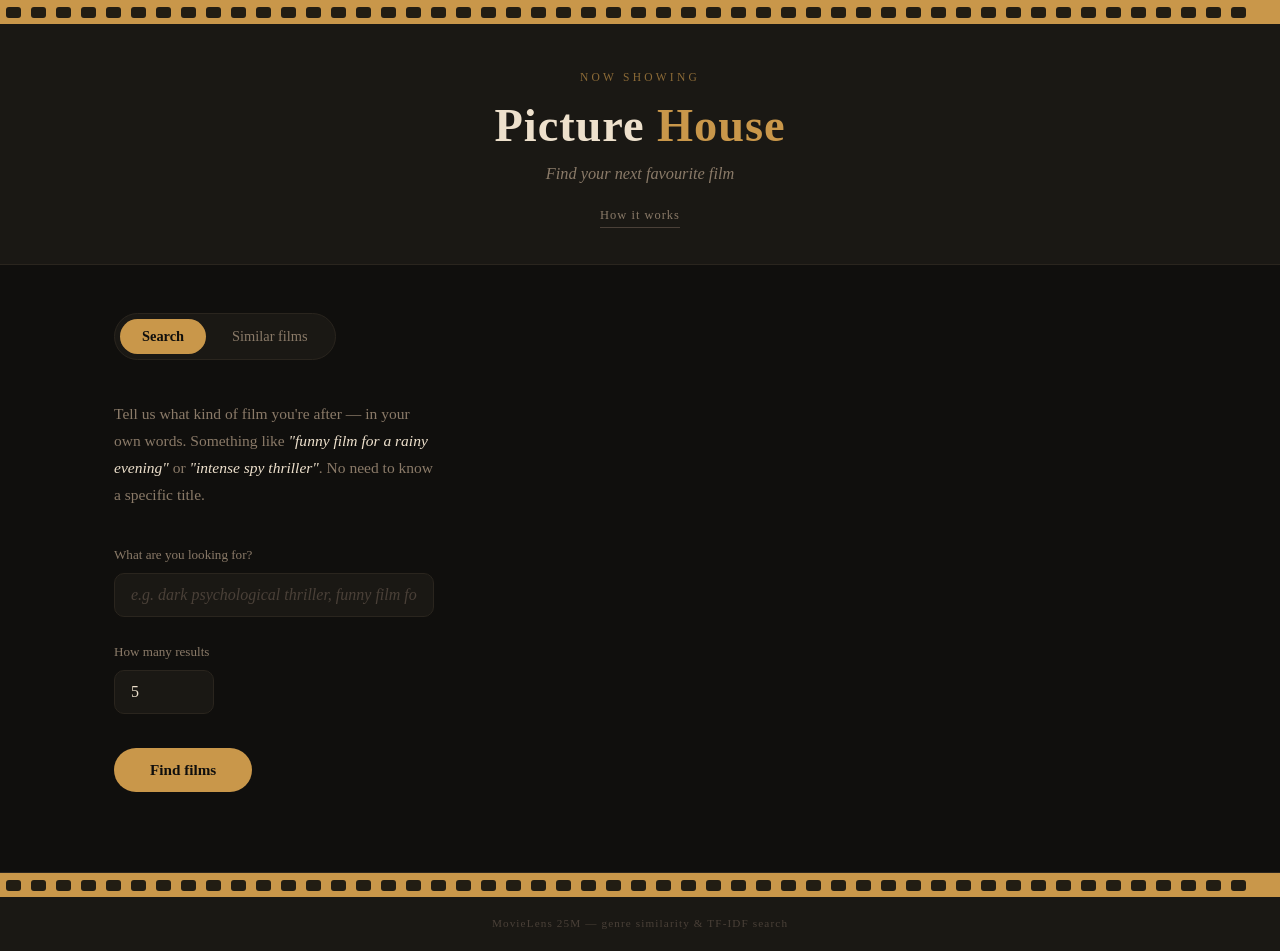
==== commit 1f7093eb: "refactor layout for search and movie panels, implement two-column design for improved usability" ====
--- a/index.html
+++ b/index.html
@@ -4,6 +4,7 @@
     <meta charset="UTF-8">
     <meta name="viewport" content="width=device-width, initial-scale=1.0">
     <title>Picture House — Movie Recommender</title>
+    <link rel="icon" type="image/svg+xml" href="/favicon.svg">
     <link rel="stylesheet" href="style.css">
 </head>
 <body>
@@ -27,53 +28,63 @@
 
         <!-- Tab 0: semantic search -->
         <div id="by-search" class="tab-panel active">
-            <p class="section-intro">
-                Tell us what kind of film you're after — in your own words. Something like <em>"funny film for a rainy evening"</em> or <em>"intense spy thriller"</em>. No need to know a specific title.
-            </p>
+            <div class="panel-layout">
+                <div class="panel-form">
+                    <p class="section-intro">
+                        Tell us what kind of film you're after — in your own words. Something like <em>"funny film for a rainy evening"</em> or <em>"intense spy thriller"</em>. No need to know a specific title.
+                    </p>
 
-            <div class="msg error" id="err-search"></div>
+                    <div class="msg error" id="err-search"></div>
 
-            <div class="field">
-                <label for="search-query">What are you looking for?</label>
-                <input type="text" id="search-query" placeholder="e.g. dark psychological thriller, funny film for kids">
+                    <div class="field">
+                        <label for="search-query">What are you looking for?</label>
+                        <input type="text" id="search-query" placeholder="e.g. dark psychological thriller, funny film for kids">
+                    </div>
+
+                    <div class="field">
+                        <label for="n-search">How many results</label>
+                        <input type="number" id="n-search" value="5" min="1" max="20">
+                    </div>
+
+                    <button class="submit-btn" id="btn-search">Find films</button>
+
+                    <p class="msg loading" id="load-search">Searching...</p>
+                </div>
+                <div class="panel-results">
+                    <div class="results" id="results-search"></div>
+                </div>
             </div>
-
-            <div class="field">
-                <label for="n-search">How many results</label>
-                <input type="number" id="n-search" value="5" min="1" max="20">
-            </div>
-
-            <button class="submit-btn" id="btn-search">Find films</button>
-
-            <p class="msg loading" id="load-search">Searching...</p>
-
-            <div class="results" id="results-search"></div>
         </div>
 
         <!-- Tab 1: by movie -->
         <div id="by-movie" class="tab-panel">
-            <p class="section-intro">
-                Already enjoyed a film and want more like it? Enter its title and we'll find movies that share the same genres. Start typing and select from the suggestions.
-            </p>
+            <div class="panel-layout">
+                <div class="panel-form">
+                    <p class="section-intro">
+                        Already enjoyed a film and want more like it? Enter its title and we'll find movies that share the same genres. Start typing and select from the suggestions.
+                    </p>
 
-            <div class="msg error" id="err-movie"></div>
+                    <div class="msg error" id="err-movie"></div>
 
-            <div class="field">
-                <label for="movie-title">Film title</label>
-                <input type="text" id="movie-title" list="movie-suggestions" placeholder="e.g. Star Wars: Episode IV - A New Hope (1977)" autocomplete="off">
-                <datalist id="movie-suggestions"></datalist>
+                    <div class="field">
+                        <label for="movie-title">Film title</label>
+                        <input type="text" id="movie-title" list="movie-suggestions" placeholder="e.g. Star Wars: Episode IV - A New Hope (1977)" autocomplete="off">
+                        <datalist id="movie-suggestions"></datalist>
+                    </div>
+
+                    <div class="field">
+                        <label for="n-movie">How many results</label>
+                        <input type="number" id="n-movie" value="5" min="1" max="20">
+                    </div>
+
+                    <button class="submit-btn" id="btn-movie">Find similar films</button>
+
+                    <p class="msg loading" id="load-movie">Searching catalogue...</p>
+                </div>
+                <div class="panel-results">
+                    <div class="results" id="results-movie"></div>
+                </div>
             </div>
-
-            <div class="field">
-                <label for="n-movie">How many results</label>
-                <input type="number" id="n-movie" value="5" min="1" max="20">
-            </div>
-
-            <button class="submit-btn" id="btn-movie">Find similar films</button>
-
-            <p class="msg loading" id="load-movie">Searching catalogue...</p>
-
-            <div class="results" id="results-movie"></div>
         </div>
 
     </main>
--- a/style.css
+++ b/style.css
@@ -106,7 +106,7 @@
 
 /* ── Main layout ── */
 main {
-    max-width: 820px;
+    max-width: 1100px;
     margin: 0 auto;
     padding: 48px 24px 80px;
 }
@@ -404,6 +404,45 @@
     overflow: hidden;
 }
 
+/* ── Two-column panel layout (desktop) ── */
+.panel-layout {
+    display: flex;
+    gap: 48px;
+    align-items: flex-start;
+}
+
+.panel-form {
+    flex: 0 0 320px;
+    position: sticky;
+    top: 24px;
+}
+
+.panel-results {
+    flex: 1;
+    min-width: 0;
+}
+
+.panel-results .results {
+    margin-top: 0;
+}
+
+@media (max-width: 720px) {
+    .panel-layout {
+        flex-direction: column;
+        gap: 0;
+    }
+
+    .panel-form {
+        flex: none;
+        position: static;
+        width: 100%;
+    }
+
+    .panel-results .results {
+        margin-top: 44px;
+    }
+}
+
 /* ── Footer ── */
 footer {
     background: var(--surface);
